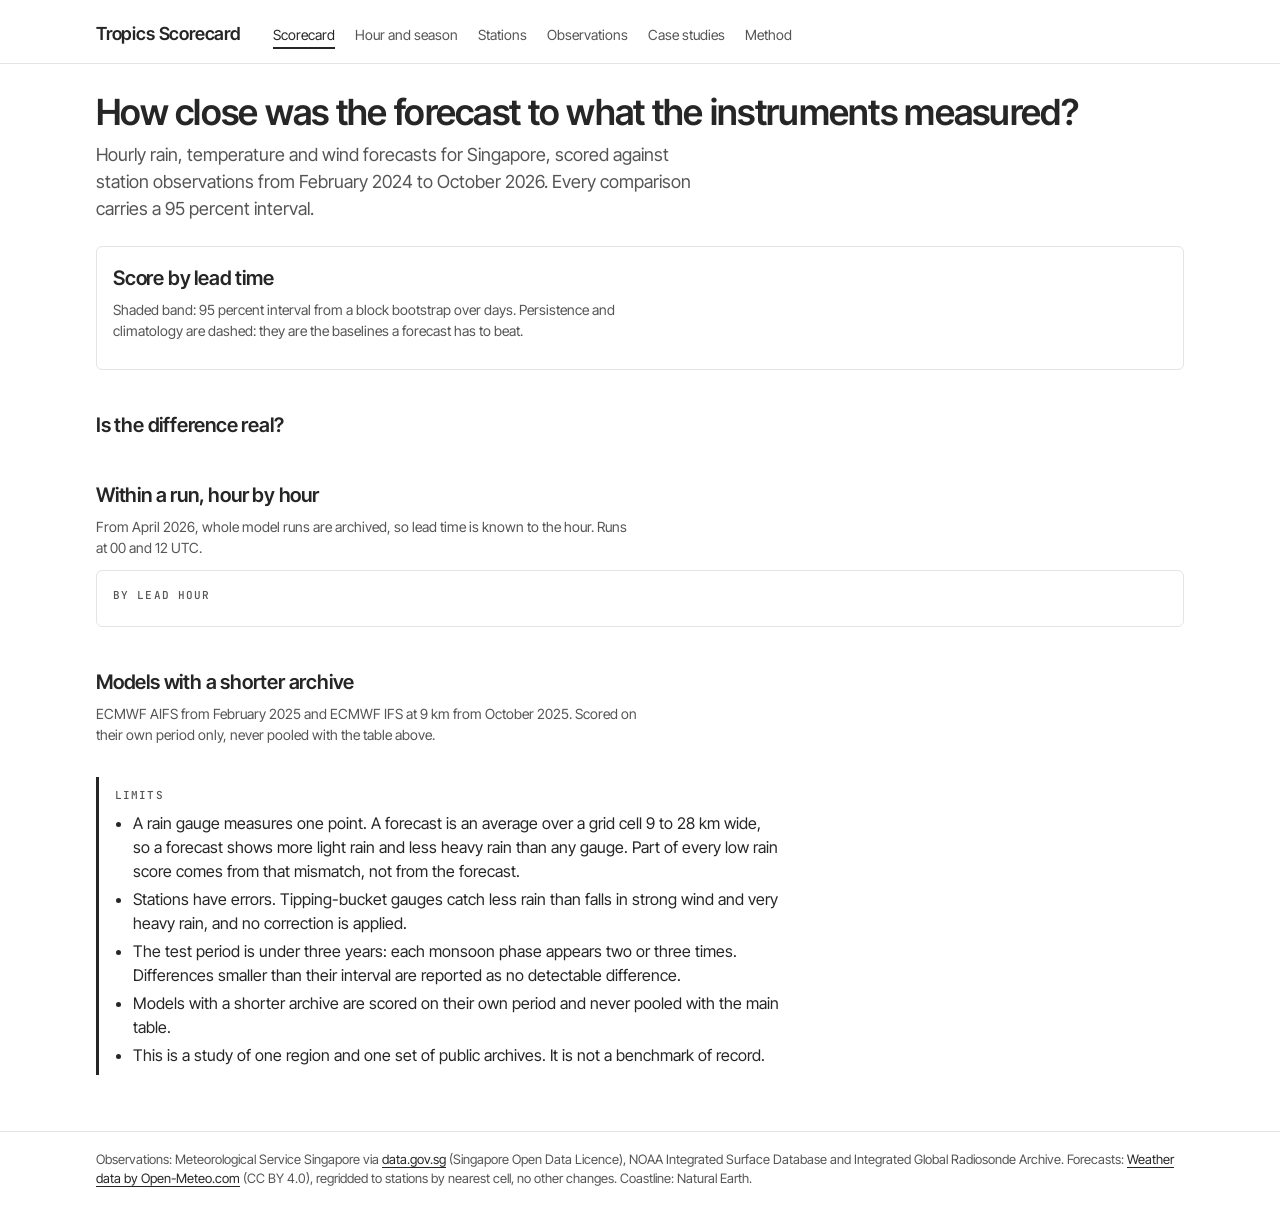
==== dashboard/index.html @ f5fa729e "Fixes from review Keep a v2 day when the v1 download lacks the whole-day file, round grid cells once" ====
<!doctype html>
<html lang="en">
<head>
  <meta charset="utf-8">
  <meta name="viewport" content="width=device-width, initial-scale=1">
  <title>Scorecard · Tropics Scorecard</title>
  <meta name="description" content="Weather forecasts for Singapore scored against station observations, with intervals.">
  <link rel="preconnect" href="https://fonts.googleapis.com">
  <link rel="preconnect" href="https://fonts.gstatic.com" crossorigin>
  <link rel="stylesheet" href="https://fonts.googleapis.com/css2?family=Inter+Tight:wght@400;500;600&family=JetBrains+Mono:wght@400;500;600&display=swap">
  <link rel="stylesheet" href="assets/style.css?v=7">
</head>
<body data-page="scorecard">
  <header class="site">
    <div class="wrap">
      <a class="brand" href="index.html">Tropics Scorecard</a>
      <nav class="site" aria-label="Pages">
      <a href="index.html" aria-current="page">Scorecard</a>
      <a href="strata.html">Hour and season</a>
      <a href="stations.html">Stations</a>
      <a href="observations.html">Observations</a>
      <a href="cases.html">Case studies</a>
      <a href="method.html">Method</a>
      </nav>
    </div>
  </header>
  <main>
    <div class="wrap">
      <h1>How close was the forecast to what the instruments measured?</h1>
      <p class="lede">Hourly rain, temperature and wind forecasts for Singapore, scored against station observations from February 2024 to October 2026. Every comparison carries a 95 percent interval.</p>
      <div id="status"></div>
      <div class="controls" id="controls"></div>
      <section class="card" aria-labelledby="lead-title">
        <h2 id="lead-title" style="margin-top:0">Score by lead time</h2>
        <p class="note">Shaded band: 95 percent interval from a block bootstrap over days. Persistence and climatology are dashed: they are the baselines a forecast has to beat.</p>
        <div id="lead-chart"></div>
      </section>
      <h2>Is the difference real?</h2>
      <div id="comparisons"></div>
      <h2>Within a run, hour by hour</h2>
      <p class="note">From April 2026, whole model runs are archived, so lead time is known to the hour. Runs at 00 and 12 UTC.</p>
      <section class="card"><span class="label" id="hour-lead-title">By lead hour</span><div id="hour-lead-chart"></div></section>
      <h2>Models with a shorter archive</h2>
      <p class="note">ECMWF AIFS from February 2025 and ECMWF IFS at 9 km from October 2025. Scored on their own period only, never pooled with the table above.</p>
      <div id="secondary"></div>
      <div id="limits"></div>
    </div>
  </main>
  <footer class="site">
    <div class="wrap">
      <p>Observations: Meteorological Service Singapore via <a href="https://data.gov.sg">data.gov.sg</a> (Singapore Open Data Licence), NOAA Integrated Surface Database and Integrated Global Radiosonde Archive. Forecasts: <a href="https://open-meteo.com/">Weather data by Open-Meteo.com</a> (CC BY 4.0), regridded to stations by nearest cell, no other changes. Coastline: Natural Earth.</p>
    </div>
  </footer>
  <script type="module" src="assets/pages.js?v=7"></script>
</body>
</html>
---- dashboard/assets/style.css ----
/* Tropics Scorecard. Charcoal on white; colour is for data only. */
:root {
  --ink: #262626;
  --ink-2: #555555;
  --ink-3: #767676;
  --rule: #e4e4e4;
  --rule-2: #f1f1f1;
  --paper: #ffffff;
  --land: #f2f2f0;
  --coast: #cfcfcb;
  --none: #f0efec;
  /* Categorical slots, fixed order, assigned per entity in app.js. */
  --s1: #2a78d6;
  --s2: #eb6834;
  --s3: #1baf7a;
  --s4: #eda100;
  --s5: #e87ba4;
  --s6: #008300;
  --s7: #6250d6;
  --s8: #e34948;
  --sans: "Inter Tight", system-ui, -apple-system, "Segoe UI", sans-serif;
  --mono: "JetBrains Mono", ui-monospace, "SF Mono", Menlo, monospace;
  color-scheme: light;
}

* { box-sizing: border-box; }
html { -webkit-text-size-adjust: 100%; }
body {
  margin: 0;
  background: var(--paper);
  color: var(--ink);
  font: 16px/1.5 var(--sans);
}
a { color: var(--ink); text-decoration-thickness: 1px; text-underline-offset: 3px; }
a:hover { text-decoration-thickness: 2px; }

.wrap { max-width: 1120px; margin: 0 auto; padding: 0 16px; }

header.site { border-bottom: 1px solid var(--rule); }
header.site .wrap { display: flex; flex-wrap: wrap; align-items: baseline; gap: 8px 32px; padding-top: 20px; padding-bottom: 14px; }
.brand { font-weight: 600; font-size: 18px; letter-spacing: -0.01em; text-decoration: none; }
nav.site { display: flex; flex-wrap: wrap; gap: 4px 20px; }
nav.site a { text-decoration: none; font-size: 14px; color: var(--ink-2); padding: 2px 0; border-bottom: 2px solid transparent; }
nav.site a[aria-current="page"] { color: var(--ink); border-bottom-color: var(--ink); }

main { padding: 28px 0 56px; }
h1 { font-size: clamp(26px, 4vw, 36px); line-height: 1.15; letter-spacing: -0.02em; margin: 0 0 8px; font-weight: 600; }
h2 { font-size: 20px; letter-spacing: -0.01em; margin: 40px 0 6px; font-weight: 600; }
h3 { font-size: 16px; margin: 0 0 4px; font-weight: 600; }
p { margin: 0 0 12px; max-width: 68ch; }
.lede { font-size: 18px; color: var(--ink-2); max-width: 62ch; }
.note { color: var(--ink-2); font-size: 14px; }

.label, th, .tick, .legend, .chip, .kv dt {
  font-family: var(--mono);
  font-size: 11px;
  letter-spacing: 0.1em;
  text-transform: uppercase;
  color: var(--ink-2);
  font-weight: 500;
}
.num, td.num, .kv dd { font-family: var(--mono); font-variant-numeric: tabular-nums; }

.grid { display: grid; gap: 20px; }
.grid.two { grid-template-columns: repeat(auto-fit, minmax(min(100%, 460px), 1fr)); }
.grid.three { grid-template-columns: repeat(auto-fit, minmax(min(100%, 320px), 1fr)); }

.card { border: 1px solid var(--rule); border-radius: 6px; padding: 16px; background: var(--paper); min-width: 0; }
.card > .label { display: block; margin-bottom: 6px; }

.limits { border-left: 3px solid var(--ink); padding: 4px 0 4px 16px; margin: 32px 0 0; }
.limits ul { margin: 6px 0 0; padding-left: 18px; }
.limits li { margin: 4px 0; max-width: 72ch; }

.status { border: 1px solid var(--ink); border-radius: 6px; padding: 16px; margin: 20px 0; }
.status h3 { margin-bottom: 8px; }
.progress { display: grid; gap: 6px; margin: 10px 0 4px; }
.progress .row { display: grid; grid-template-columns: minmax(150px, 240px) 1fr 56px; gap: 4px 12px; align-items: center; }
.progress .bar { height: 8px; background: var(--rule-2); border-radius: 4px; overflow: hidden; }
.progress .bar > span { display: block; height: 100%; background: var(--ink); border-radius: 4px; }
.progress .num { font-size: 13px; text-align: right; }
@media (max-width: 560px) {
  .progress .row { grid-template-columns: 1fr 56px; }
  .progress .bar { grid-column: 1 / -1; grid-row: 2; }
}

.controls { display: flex; flex-wrap: wrap; gap: 10px 18px; align-items: end; margin: 16px 0 8px; }
.controls label { display: grid; gap: 4px; }
select, button {
  font: 14px var(--sans); color: var(--ink); background: var(--paper);
  border: 1px solid var(--rule); border-radius: 4px; padding: 6px 28px 6px 10px; min-height: 34px;
}
select { appearance: none; background-image: linear-gradient(45deg, transparent 50%, var(--ink) 50%), linear-gradient(135deg, var(--ink) 50%, transparent 50%); background-position: calc(100% - 15px) 15px, calc(100% - 10px) 15px; background-size: 5px 5px; background-repeat: no-repeat; }
button { padding: 6px 12px; cursor: pointer; }
button[aria-pressed="true"] { border-color: var(--ink); font-weight: 600; }
:focus-visible { outline: 2px solid var(--ink); outline-offset: 2px; }

.chart { position: relative; width: 100%; }
.chart svg { display: block; width: 100%; height: auto; overflow: visible; }
.chart .grid-line { stroke: var(--rule); stroke-width: 1; }
.chart .axis-line { stroke: var(--ink-3); stroke-width: 1; }
.chart text { font-family: var(--mono); font-size: 11px; fill: var(--ink-2); }
.chart text.series-label { font-family: var(--sans); font-size: 12px; fill: var(--ink); font-weight: 500; }
.chart .hair { stroke: var(--ink); stroke-width: 1; stroke-dasharray: 2 3; pointer-events: none; }

.legend { display: flex; flex-wrap: wrap; gap: 6px 16px; margin: 4px 0 8px; text-transform: none; letter-spacing: 0; font-family: var(--sans); font-size: 13px; color: var(--ink); }
.legend .key { display: inline-flex; align-items: center; gap: 6px; }
.legend svg { width: 22px; height: 10px; flex: none; }

.tip {
  position: absolute; pointer-events: none; z-index: 5; background: var(--paper); color: var(--ink);
  border: 1px solid var(--rule); border-radius: 6px; padding: 8px 10px; font-size: 13px; line-height: 1.35;
  box-shadow: 0 4px 18px rgba(0, 0, 0, 0.08); min-width: 140px; max-width: 280px;
}
.tip .t-head { font-family: var(--mono); font-size: 11px; letter-spacing: 0.1em; text-transform: uppercase; color: var(--ink-2); margin-bottom: 4px; }
.tip .t-row { display: grid; grid-template-columns: 14px auto 1fr; gap: 6px; align-items: center; }
.tip .t-row b { font-family: var(--mono); font-weight: 600; }
.tip .t-row span { color: var(--ink-2); }

table { border-collapse: collapse; width: 100%; font-size: 14px; }
th, td { text-align: left; padding: 7px 10px 7px 0; border-bottom: 1px solid var(--rule); vertical-align: top; }
th { font-weight: 500; }
td.num, th.num { text-align: right; padding-right: 0; padding-left: 10px; }
.table-scroll { overflow-x: auto; }
details summary { cursor: pointer; font-size: 14px; color: var(--ink-2); margin-top: 8px; }

.empty { border: 1px dashed var(--coast); border-radius: 6px; padding: 28px 18px; color: var(--ink-2); font-size: 14px; text-align: center; }

.kv { display: grid; grid-template-columns: max-content 1fr; gap: 4px 16px; margin: 0; }
.kv dd { margin: 0; font-size: 14px; }

footer.site { border-top: 1px solid var(--rule); color: var(--ink-2); font-size: 13px; }
footer.site .wrap { padding-top: 18px; padding-bottom: 28px; }
footer.site p { max-width: none; }

.cmp { display: grid; gap: 1px; min-width: 112px; }
.cmp .note { font-size: 12px; }
.cmp .verdict { font-size: 12px; color: var(--ink-2); }
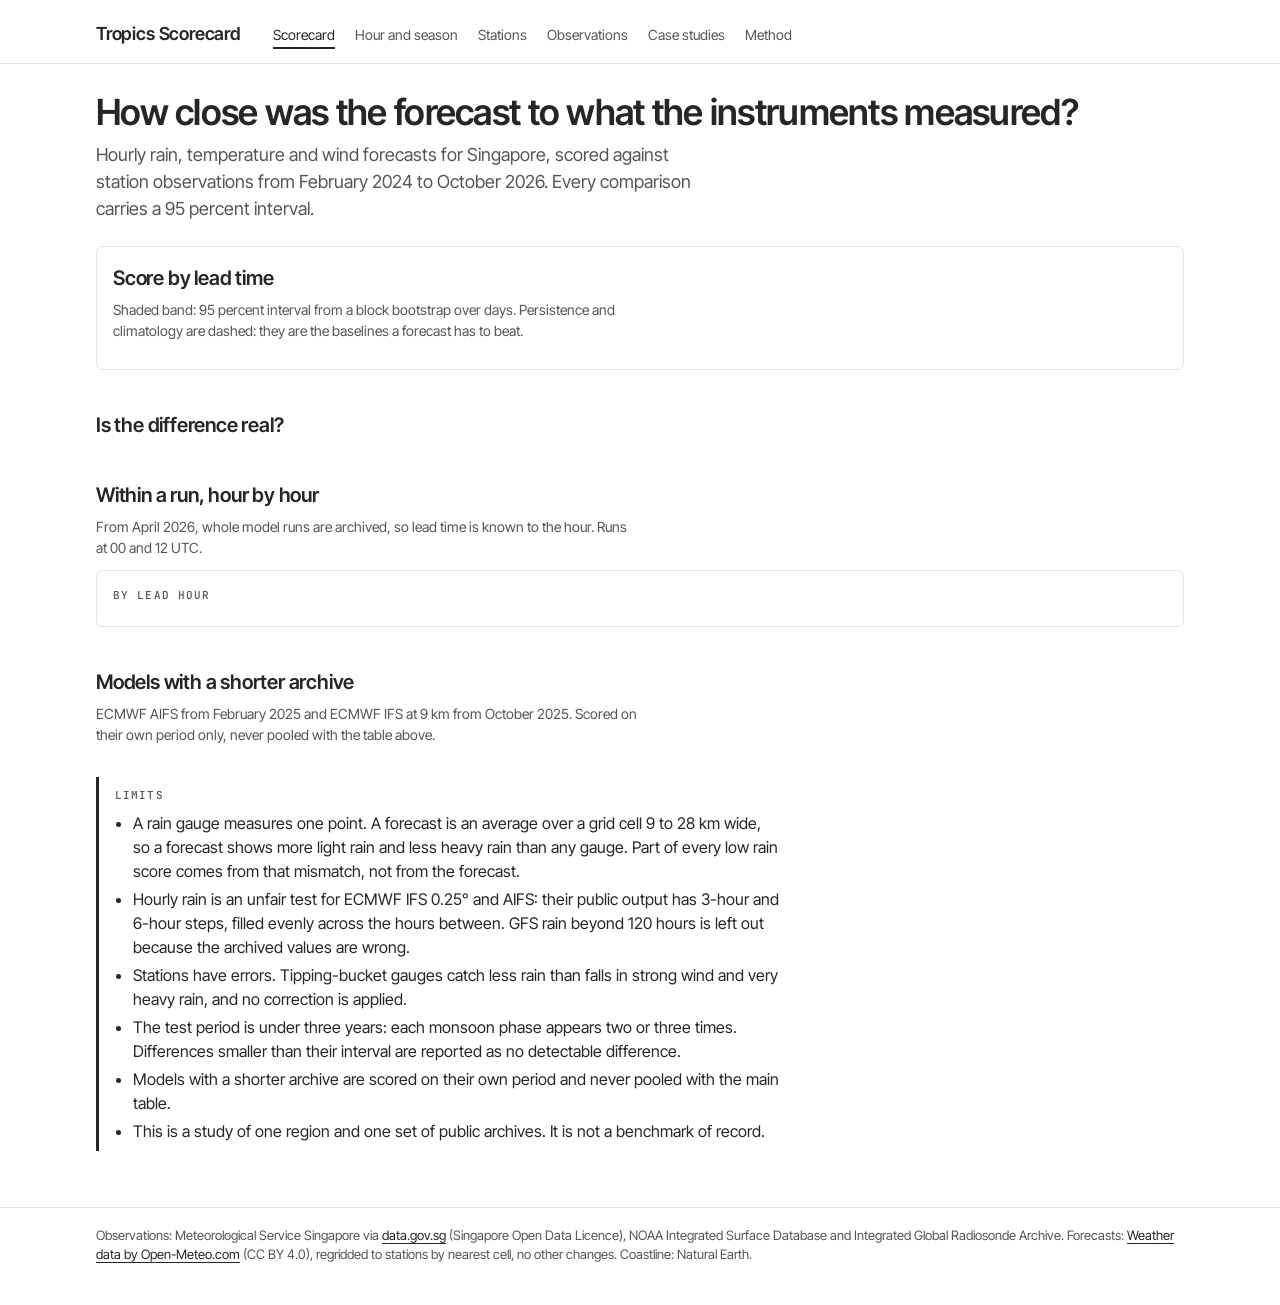
==== commit 246853c6: "First scores, with two archive faults found and logged GFS rain beyond 120 hours is excluded: the ar" ====
--- a/dashboard/index.html
+++ b/dashboard/index.html
@@ -8,7 +8,7 @@
   <link rel="preconnect" href="https://fonts.googleapis.com">
   <link rel="preconnect" href="https://fonts.gstatic.com" crossorigin>
   <link rel="stylesheet" href="https://fonts.googleapis.com/css2?family=Inter+Tight:wght@400;500;600&family=JetBrains+Mono:wght@400;500;600&display=swap">
-  <link rel="stylesheet" href="assets/style.css?v=7">
+  <link rel="stylesheet" href="assets/style.css?v=11">
 </head>
 <body data-page="scorecard">
   <header class="site">
@@ -51,6 +51,6 @@
       <p>Observations: Meteorological Service Singapore via <a href="https://data.gov.sg">data.gov.sg</a> (Singapore Open Data Licence), NOAA Integrated Surface Database and Integrated Global Radiosonde Archive. Forecasts: <a href="https://open-meteo.com/">Weather data by Open-Meteo.com</a> (CC BY 4.0), regridded to stations by nearest cell, no other changes. Coastline: Natural Earth.</p>
     </div>
   </footer>
-  <script type="module" src="assets/pages.js?v=7"></script>
+  <script type="module" src="assets/pages.js?v=11"></script>
 </body>
 </html>
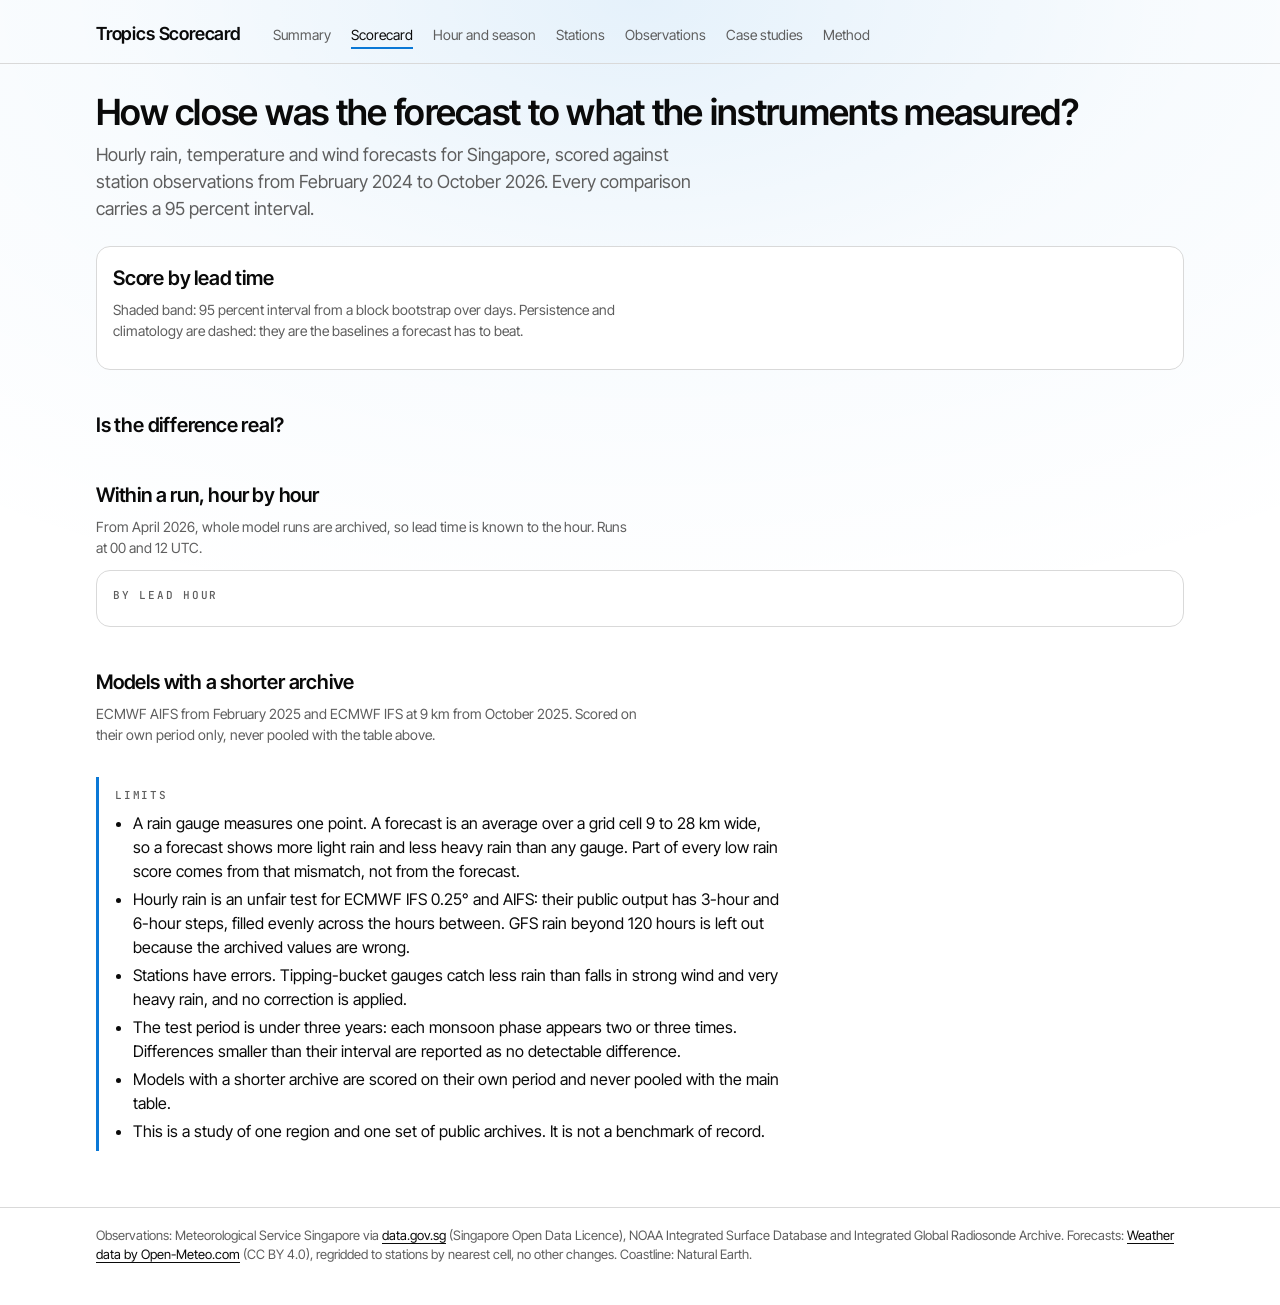
==== commit 0e7c6765: "Host the full dashboard next to the summary, in the dark design Co-Authored-By: Claude Fable 5.2 <no" ====
--- a/dashboard/index.html
+++ b/dashboard/index.html
@@ -8,13 +8,14 @@
   <link rel="preconnect" href="https://fonts.googleapis.com">
   <link rel="preconnect" href="https://fonts.gstatic.com" crossorigin>
   <link rel="stylesheet" href="https://fonts.googleapis.com/css2?family=Inter+Tight:wght@400;500;600&family=JetBrains+Mono:wght@400;500;600&display=swap">
-  <link rel="stylesheet" href="assets/style.css?v=11">
+  <link rel="stylesheet" href="assets/style.css?v=15">
 </head>
 <body data-page="scorecard">
   <header class="site">
     <div class="wrap">
-      <a class="brand" href="index.html">Tropics Scorecard</a>
+      <a class="brand" href="../">Tropics Scorecard</a>
       <nav class="site" aria-label="Pages">
+      <a href="../">Summary</a>
       <a href="index.html" aria-current="page">Scorecard</a>
       <a href="strata.html">Hour and season</a>
       <a href="stations.html">Stations</a>
@@ -51,6 +52,6 @@
       <p>Observations: Meteorological Service Singapore via <a href="https://data.gov.sg">data.gov.sg</a> (Singapore Open Data Licence), NOAA Integrated Surface Database and Integrated Global Radiosonde Archive. Forecasts: <a href="https://open-meteo.com/">Weather data by Open-Meteo.com</a> (CC BY 4.0), regridded to stations by nearest cell, no other changes. Coastline: Natural Earth.</p>
     </div>
   </footer>
-  <script type="module" src="assets/pages.js?v=11"></script>
+  <script type="module" src="assets/pages.js?v=15"></script>
 </body>
 </html>
--- a/dashboard/assets/style.css
+++ b/dashboard/assets/style.css
@@ -1,33 +1,33 @@
-/* Tropics Scorecard. Charcoal on white; colour is for data only. */
+/* Tropics Scorecard. Near-black with a blue glow and dark cards; a light version follows
+   the viewer's colour scheme. Blue is the only accent; other colour is for data. */
 :root {
-  --ink: #262626;
-  --ink-2: #555555;
-  --ink-3: #767676;
-  --rule: #e4e4e4;
-  --rule-2: #f1f1f1;
-  --paper: #ffffff;
-  --land: #f2f2f0;
-  --coast: #cfcfcb;
-  --none: #f0efec;
+  --ink: #ffffff; --ink-2: #a3a3a3; --ink-3: #6e6e6e; --rule: #2c2c2c; --rule-2: #1c1c1c; --paper: #030303; --card: #101010;
+  --land: #161616; --coast: #333333; --none: #1a1a1a; --accent: #1e9bff; --glow: rgba(0,105,190,.24); --glow-2: rgba(0,80,150,.07);
   /* Categorical slots, fixed order, assigned per entity in app.js. */
-  --s1: #2a78d6;
-  --s2: #eb6834;
-  --s3: #1baf7a;
-  --s4: #eda100;
-  --s5: #e87ba4;
-  --s6: #008300;
-  --s7: #6250d6;
-  --s8: #e34948;
+  --s1: #3987e5; --s2: #d95926; --s3: #199e70; --s4: #c98500; --s5: #d55181; --s6: #008300; --s7: #9085e9; --s8: #e66767;
+  /* Sequential ramp, low to high: on dark the low end recedes into the surface. */
+  --r1: #0d366b; --r2: #184f95; --r3: #256abf; --r4: #3987e5; --r5: #6da7ec; --r6: #9ec5f4; --r7: #cde2fb;
+  --shadow: rgba(0, 0, 0, 0.4);
   --sans: "Inter Tight", system-ui, -apple-system, "Segoe UI", sans-serif;
   --mono: "JetBrains Mono", ui-monospace, "SF Mono", Menlo, monospace;
-  color-scheme: light;
+  color-scheme: dark;
+}
+@media (prefers-color-scheme: light) {
+  :root {
+    --ink: #0a0a0a; --ink-2: #5e5e5e; --ink-3: #8f8f8f; --rule: #d9d9d9; --rule-2: #f1f1f1; --paper: #ffffff; --card: #ffffff;
+    --land: #f1f1f1; --coast: #cfcfcf; --none: #f0efec; --accent: #0a78d6; --glow: rgba(0,120,215,.10); --glow-2: rgba(0,120,215,.03);
+    --s1: #2a78d6; --s2: #eb6834; --s3: #1baf7a; --s4: #b07a00; --s5: #e87ba4; --s6: #008300; --s7: #6250d6; --s8: #e34948;
+    --r1: #cde2fb; --r2: #9ec5f4; --r3: #6da7ec; --r4: #3987e5; --r5: #256abf; --r6: #184f95; --r7: #0d366b;
+    --shadow: rgba(0, 0, 0, 0.08);
+    color-scheme: light;
+  }
 }
 
 * { box-sizing: border-box; }
 html { -webkit-text-size-adjust: 100%; }
 body {
   margin: 0;
-  background: var(--paper);
+  background: var(--paper) radial-gradient(ellipse 90% 640px at 50% 0, var(--glow), var(--glow-2) 45%, transparent 100%) no-repeat;
   color: var(--ink);
   font: 16px/1.5 var(--sans);
 }
@@ -41,7 +41,7 @@
 .brand { font-weight: 600; font-size: 18px; letter-spacing: -0.01em; text-decoration: none; }
 nav.site { display: flex; flex-wrap: wrap; gap: 4px 20px; }
 nav.site a { text-decoration: none; font-size: 14px; color: var(--ink-2); padding: 2px 0; border-bottom: 2px solid transparent; }
-nav.site a[aria-current="page"] { color: var(--ink); border-bottom-color: var(--ink); }
+nav.site a[aria-current="page"] { color: var(--ink); border-bottom-color: var(--accent); }
 
 main { padding: 28px 0 56px; }
 h1 { font-size: clamp(26px, 4vw, 36px); line-height: 1.15; letter-spacing: -0.02em; margin: 0 0 8px; font-weight: 600; }
@@ -54,7 +54,7 @@
 .label, th, .tick, .legend, .chip, .kv dt {
   font-family: var(--mono);
   font-size: 11px;
-  letter-spacing: 0.1em;
+  letter-spacing: 0.16em;
   text-transform: uppercase;
   color: var(--ink-2);
   font-weight: 500;
@@ -65,19 +65,19 @@
 .grid.two { grid-template-columns: repeat(auto-fit, minmax(min(100%, 460px), 1fr)); }
 .grid.three { grid-template-columns: repeat(auto-fit, minmax(min(100%, 320px), 1fr)); }
 
-.card { border: 1px solid var(--rule); border-radius: 6px; padding: 16px; background: var(--paper); min-width: 0; }
+.card { border: 1px solid var(--rule); border-radius: 14px; padding: 16px; background: var(--card); min-width: 0; }
 .card > .label { display: block; margin-bottom: 6px; }
 
-.limits { border-left: 3px solid var(--ink); padding: 4px 0 4px 16px; margin: 32px 0 0; }
+.limits { border-left: 3px solid var(--accent); padding: 4px 0 4px 16px; margin: 32px 0 0; }
 .limits ul { margin: 6px 0 0; padding-left: 18px; }
 .limits li { margin: 4px 0; max-width: 72ch; }
 
-.status { border: 1px solid var(--ink); border-radius: 6px; padding: 16px; margin: 20px 0; }
+.status { border: 1px solid var(--accent); border-radius: 14px; background: var(--card); padding: 16px; margin: 20px 0; }
 .status h3 { margin-bottom: 8px; }
 .progress { display: grid; gap: 6px; margin: 10px 0 4px; }
 .progress .row { display: grid; grid-template-columns: minmax(150px, 240px) 1fr 56px; gap: 4px 12px; align-items: center; }
 .progress .bar { height: 8px; background: var(--rule-2); border-radius: 4px; overflow: hidden; }
-.progress .bar > span { display: block; height: 100%; background: var(--ink); border-radius: 4px; }
+.progress .bar > span { display: block; height: 100%; background: var(--accent); border-radius: 4px; }
 .progress .num { font-size: 13px; text-align: right; }
 @media (max-width: 560px) {
   .progress .row { grid-template-columns: 1fr 56px; }
@@ -87,13 +87,13 @@
 .controls { display: flex; flex-wrap: wrap; gap: 10px 18px; align-items: end; margin: 16px 0 8px; }
 .controls label { display: grid; gap: 4px; }
 select, button {
-  font: 14px var(--sans); color: var(--ink); background: var(--paper);
-  border: 1px solid var(--rule); border-radius: 4px; padding: 6px 28px 6px 10px; min-height: 34px;
+  font: 14px var(--sans); color: var(--ink); background-color: var(--card);
+  border: 1px solid var(--rule); border-radius: 10px; padding: 6px 28px 6px 10px; min-height: 34px;
 }
 select { appearance: none; background-image: linear-gradient(45deg, transparent 50%, var(--ink) 50%), linear-gradient(135deg, var(--ink) 50%, transparent 50%); background-position: calc(100% - 15px) 15px, calc(100% - 10px) 15px; background-size: 5px 5px; background-repeat: no-repeat; }
 button { padding: 6px 12px; cursor: pointer; }
 button[aria-pressed="true"] { border-color: var(--ink); font-weight: 600; }
-:focus-visible { outline: 2px solid var(--ink); outline-offset: 2px; }
+:focus-visible { outline: 2px solid var(--accent); outline-offset: 2px; }
 
 .chart { position: relative; width: 100%; }
 .chart svg { display: block; width: 100%; height: auto; overflow: visible; }
@@ -108,9 +108,9 @@
 .legend svg { width: 22px; height: 10px; flex: none; }
 
 .tip {
-  position: absolute; pointer-events: none; z-index: 5; background: var(--paper); color: var(--ink);
-  border: 1px solid var(--rule); border-radius: 6px; padding: 8px 10px; font-size: 13px; line-height: 1.35;
-  box-shadow: 0 4px 18px rgba(0, 0, 0, 0.08); min-width: 140px; max-width: 280px;
+  position: absolute; pointer-events: none; z-index: 5; background: var(--card); color: var(--ink);
+  border: 1px solid var(--rule); border-radius: 10px; padding: 8px 10px; font-size: 13px; line-height: 1.35;
+  box-shadow: 0 6px 20px var(--shadow); min-width: 140px; max-width: 280px;
 }
 .tip .t-head { font-family: var(--mono); font-size: 11px; letter-spacing: 0.1em; text-transform: uppercase; color: var(--ink-2); margin-bottom: 4px; }
 .tip .t-row { display: grid; grid-template-columns: 14px auto 1fr; gap: 6px; align-items: center; }
@@ -124,7 +124,7 @@
 .table-scroll { overflow-x: auto; }
 details summary { cursor: pointer; font-size: 14px; color: var(--ink-2); margin-top: 8px; }
 
-.empty { border: 1px dashed var(--coast); border-radius: 6px; padding: 28px 18px; color: var(--ink-2); font-size: 14px; text-align: center; }
+.empty { border: 1px dashed var(--coast); border-radius: 14px; padding: 28px 18px; color: var(--ink-2); font-size: 14px; text-align: center; }
 
 .kv { display: grid; grid-template-columns: max-content 1fr; gap: 4px 16px; margin: 0; }
 .kv dd { margin: 0; font-size: 14px; }
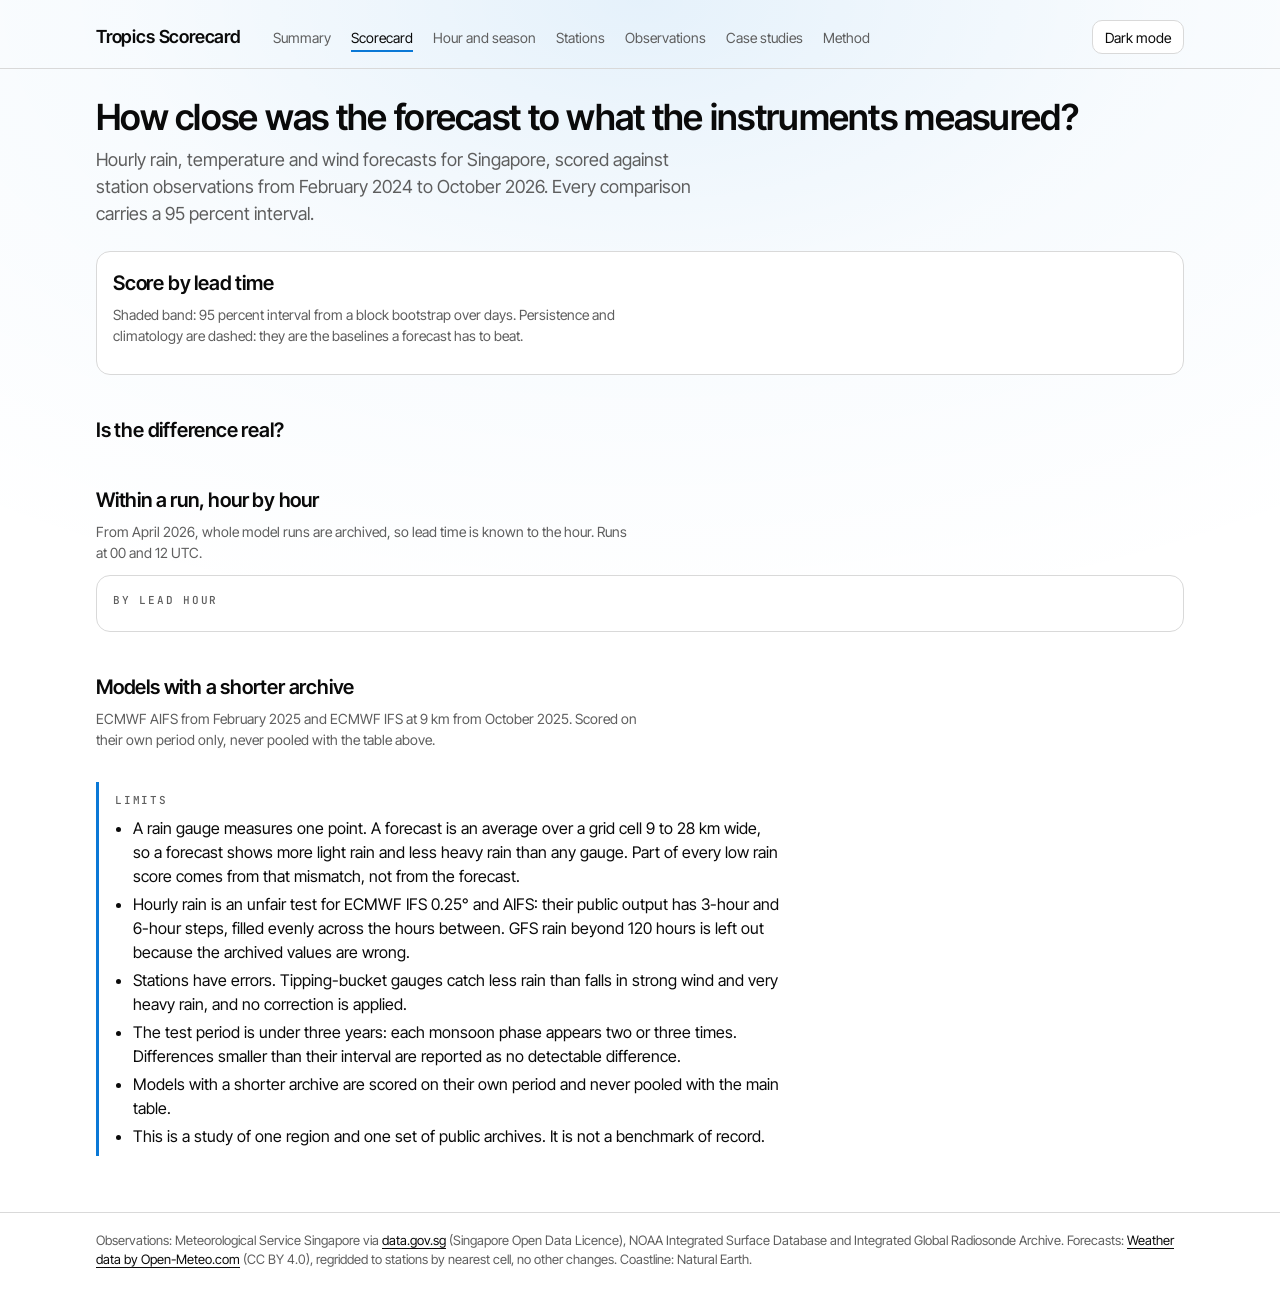
==== commit d7468930: "Light by default, with a switch to dark, on the summary and the dashboard Also adds the viewport tag" ====
--- a/dashboard/index.html
+++ b/dashboard/index.html
@@ -8,7 +8,7 @@
   <link rel="preconnect" href="https://fonts.googleapis.com">
   <link rel="preconnect" href="https://fonts.gstatic.com" crossorigin>
   <link rel="stylesheet" href="https://fonts.googleapis.com/css2?family=Inter+Tight:wght@400;500;600&family=JetBrains+Mono:wght@400;500;600&display=swap">
-  <link rel="stylesheet" href="assets/style.css?v=15">
+  <link rel="stylesheet" href="assets/style.css?v=17">
 </head>
 <body data-page="scorecard">
   <header class="site">
@@ -52,6 +52,6 @@
       <p>Observations: Meteorological Service Singapore via <a href="https://data.gov.sg">data.gov.sg</a> (Singapore Open Data Licence), NOAA Integrated Surface Database and Integrated Global Radiosonde Archive. Forecasts: <a href="https://open-meteo.com/">Weather data by Open-Meteo.com</a> (CC BY 4.0), regridded to stations by nearest cell, no other changes. Coastline: Natural Earth.</p>
     </div>
   </footer>
-  <script type="module" src="assets/pages.js?v=15"></script>
+  <script type="module" src="assets/pages.js?v=17"></script>
 </body>
 </html>
--- a/dashboard/assets/style.css
+++ b/dashboard/assets/style.css
@@ -1,27 +1,26 @@
-/* Tropics Scorecard. Near-black with a blue glow and dark cards; a light version follows
-   the viewer's colour scheme. Blue is the only accent; other colour is for data. */
+/* Tropics Scorecard. White ground with a faint blue glow, rounded cards, near-black text.
+   One light look by choice. Blue is the only accent; other colour is for data. */
 :root {
+  --ink: #0a0a0a; --ink-2: #5e5e5e; --ink-3: #8f8f8f; --rule: #d9d9d9; --rule-2: #f1f1f1; --paper: #ffffff; --card: #ffffff;
+  --land: #f1f1f1; --coast: #cfcfcf; --none: #f1f1f1; --accent: #0a78d6; --glow: rgba(0,120,215,.10); --glow-2: rgba(0,120,215,.03);
+  /* Categorical slots, fixed order, assigned per entity in app.js. */
+  --s1: #2a78d6; --s2: #eb6834; --s3: #1baf7a; --s4: #b07a00; --s5: #e87ba4; --s6: #008300; --s7: #6250d6; --s8: #e34948;
+  /* Sequential ramp, low to high. */
+  --r1: #cde2fb; --r2: #9ec5f4; --r3: #6da7ec; --r4: #3987e5; --r5: #256abf; --r6: #184f95; --r7: #0d366b;
+  --shadow: rgba(0, 0, 0, 0.08);
+  --sans: "Inter Tight", system-ui, -apple-system, "Segoe UI", sans-serif;
+  --mono: "JetBrains Mono", ui-monospace, "SF Mono", Menlo, monospace;
+  color-scheme: light;
+}
+:root[data-theme="dark"] {
   --ink: #ffffff; --ink-2: #a3a3a3; --ink-3: #6e6e6e; --rule: #2c2c2c; --rule-2: #1c1c1c; --paper: #030303; --card: #101010;
   --land: #161616; --coast: #333333; --none: #1a1a1a; --accent: #1e9bff; --glow: rgba(0,105,190,.24); --glow-2: rgba(0,80,150,.07);
-  /* Categorical slots, fixed order, assigned per entity in app.js. */
   --s1: #3987e5; --s2: #d95926; --s3: #199e70; --s4: #c98500; --s5: #d55181; --s6: #008300; --s7: #9085e9; --s8: #e66767;
-  /* Sequential ramp, low to high: on dark the low end recedes into the surface. */
   --r1: #0d366b; --r2: #184f95; --r3: #256abf; --r4: #3987e5; --r5: #6da7ec; --r6: #9ec5f4; --r7: #cde2fb;
   --shadow: rgba(0, 0, 0, 0.4);
-  --sans: "Inter Tight", system-ui, -apple-system, "Segoe UI", sans-serif;
-  --mono: "JetBrains Mono", ui-monospace, "SF Mono", Menlo, monospace;
   color-scheme: dark;
 }
-@media (prefers-color-scheme: light) {
-  :root {
-    --ink: #0a0a0a; --ink-2: #5e5e5e; --ink-3: #8f8f8f; --rule: #d9d9d9; --rule-2: #f1f1f1; --paper: #ffffff; --card: #ffffff;
-    --land: #f1f1f1; --coast: #cfcfcf; --none: #f0efec; --accent: #0a78d6; --glow: rgba(0,120,215,.10); --glow-2: rgba(0,120,215,.03);
-    --s1: #2a78d6; --s2: #eb6834; --s3: #1baf7a; --s4: #b07a00; --s5: #e87ba4; --s6: #008300; --s7: #6250d6; --s8: #e34948;
-    --r1: #cde2fb; --r2: #9ec5f4; --r3: #6da7ec; --r4: #3987e5; --r5: #256abf; --r6: #184f95; --r7: #0d366b;
-    --shadow: rgba(0, 0, 0, 0.08);
-    color-scheme: light;
-  }
-}
+.theme-toggle { margin-left: auto; }
 
 * { box-sizing: border-box; }
 html { -webkit-text-size-adjust: 100%; }
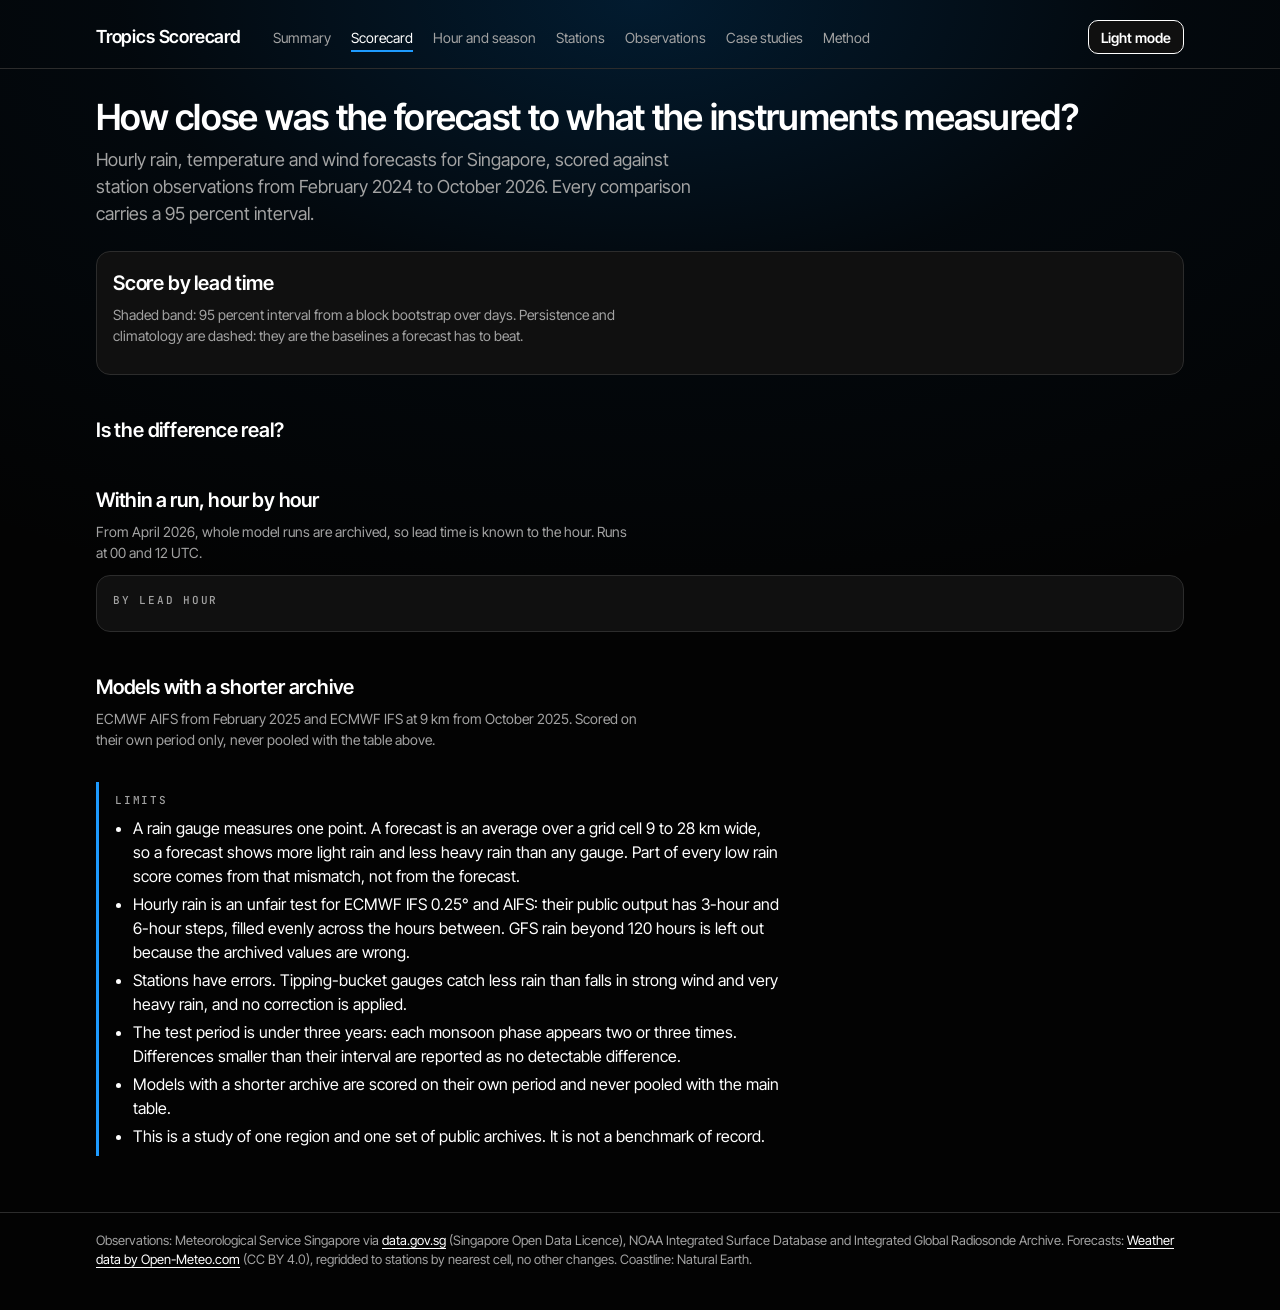
==== commit d0da1bec: "Dark mode by default, light on the switch Co-Authored-By: Claude Opus 5.5 <noreply@anthropic.com>" ====
--- a/dashboard/index.html
+++ b/dashboard/index.html
@@ -8,7 +8,7 @@
   <link rel="preconnect" href="https://fonts.googleapis.com">
   <link rel="preconnect" href="https://fonts.gstatic.com" crossorigin>
   <link rel="stylesheet" href="https://fonts.googleapis.com/css2?family=Inter+Tight:wght@400;500;600&family=JetBrains+Mono:wght@400;500;600&display=swap">
-  <link rel="stylesheet" href="assets/style.css?v=17">
+  <link rel="stylesheet" href="assets/style.css?v=18">
 </head>
 <body data-page="scorecard">
   <header class="site">
@@ -52,6 +52,6 @@
       <p>Observations: Meteorological Service Singapore via <a href="https://data.gov.sg">data.gov.sg</a> (Singapore Open Data Licence), NOAA Integrated Surface Database and Integrated Global Radiosonde Archive. Forecasts: <a href="https://open-meteo.com/">Weather data by Open-Meteo.com</a> (CC BY 4.0), regridded to stations by nearest cell, no other changes. Coastline: Natural Earth.</p>
     </div>
   </footer>
-  <script type="module" src="assets/pages.js?v=17"></script>
+  <script type="module" src="assets/pages.js?v=18"></script>
 </body>
 </html>
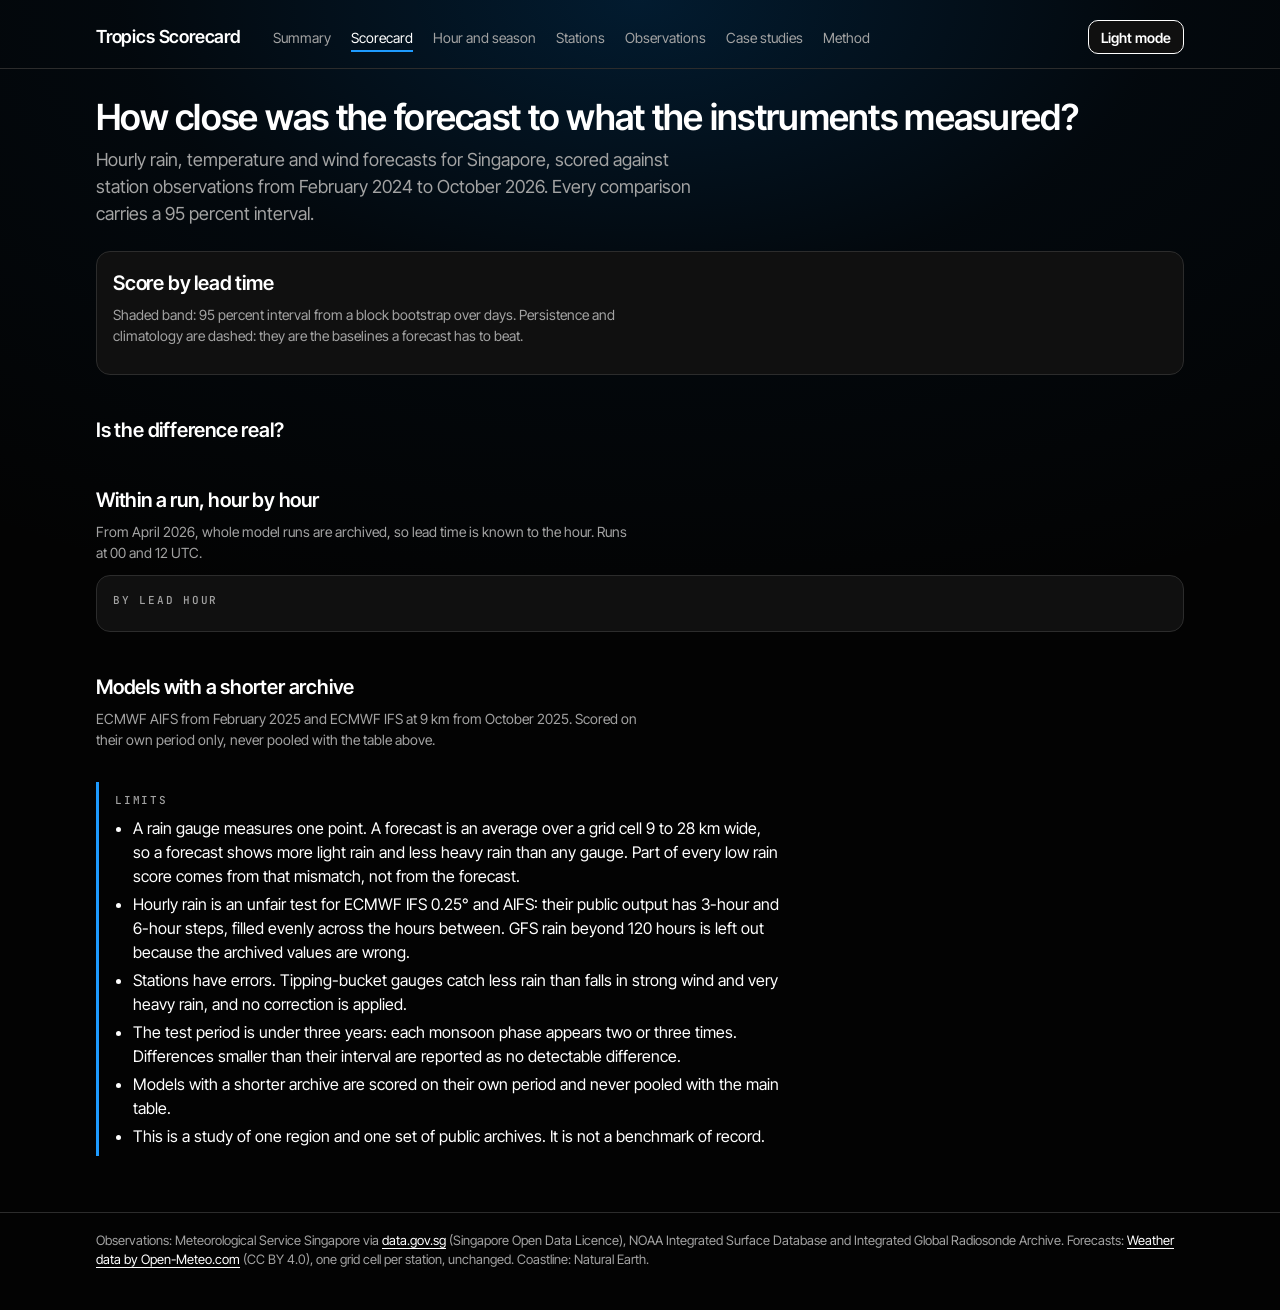
==== commit 671e8ffd: "Clean the repository: fill coverage gaps, remove scaffolding, finish the notes - Forecast cells fetc" ====
--- a/dashboard/index.html
+++ b/dashboard/index.html
@@ -8,7 +8,7 @@
   <link rel="preconnect" href="https://fonts.googleapis.com">
   <link rel="preconnect" href="https://fonts.gstatic.com" crossorigin>
   <link rel="stylesheet" href="https://fonts.googleapis.com/css2?family=Inter+Tight:wght@400;500;600&family=JetBrains+Mono:wght@400;500;600&display=swap">
-  <link rel="stylesheet" href="assets/style.css?v=18">
+  <link rel="stylesheet" href="assets/style.css?v=20">
 </head>
 <body data-page="scorecard">
   <header class="site">
@@ -49,9 +49,9 @@
   </main>
   <footer class="site">
     <div class="wrap">
-      <p>Observations: Meteorological Service Singapore via <a href="https://data.gov.sg">data.gov.sg</a> (Singapore Open Data Licence), NOAA Integrated Surface Database and Integrated Global Radiosonde Archive. Forecasts: <a href="https://open-meteo.com/">Weather data by Open-Meteo.com</a> (CC BY 4.0), regridded to stations by nearest cell, no other changes. Coastline: Natural Earth.</p>
+      <p>Observations: Meteorological Service Singapore via <a href="https://data.gov.sg">data.gov.sg</a> (Singapore Open Data Licence), NOAA Integrated Surface Database and Integrated Global Radiosonde Archive. Forecasts: <a href="https://open-meteo.com/">Weather data by Open-Meteo.com</a> (CC BY 4.0), one grid cell per station, unchanged. Coastline: Natural Earth.</p>
     </div>
   </footer>
-  <script type="module" src="assets/pages.js?v=18"></script>
+  <script type="module" src="assets/pages.js?v=20"></script>
 </body>
 </html>
--- a/dashboard/assets/style.css
+++ b/dashboard/assets/style.css
@@ -71,17 +71,6 @@
 .limits ul { margin: 6px 0 0; padding-left: 18px; }
 .limits li { margin: 4px 0; max-width: 72ch; }
 
-.status { border: 1px solid var(--accent); border-radius: 14px; background: var(--card); padding: 16px; margin: 20px 0; }
-.status h3 { margin-bottom: 8px; }
-.progress { display: grid; gap: 6px; margin: 10px 0 4px; }
-.progress .row { display: grid; grid-template-columns: minmax(150px, 240px) 1fr 56px; gap: 4px 12px; align-items: center; }
-.progress .bar { height: 8px; background: var(--rule-2); border-radius: 4px; overflow: hidden; }
-.progress .bar > span { display: block; height: 100%; background: var(--accent); border-radius: 4px; }
-.progress .num { font-size: 13px; text-align: right; }
-@media (max-width: 560px) {
-  .progress .row { grid-template-columns: 1fr 56px; }
-  .progress .bar { grid-column: 1 / -1; grid-row: 2; }
-}
 
 .controls { display: flex; flex-wrap: wrap; gap: 10px 18px; align-items: end; margin: 16px 0 8px; }
 .controls label { display: grid; gap: 4px; }
